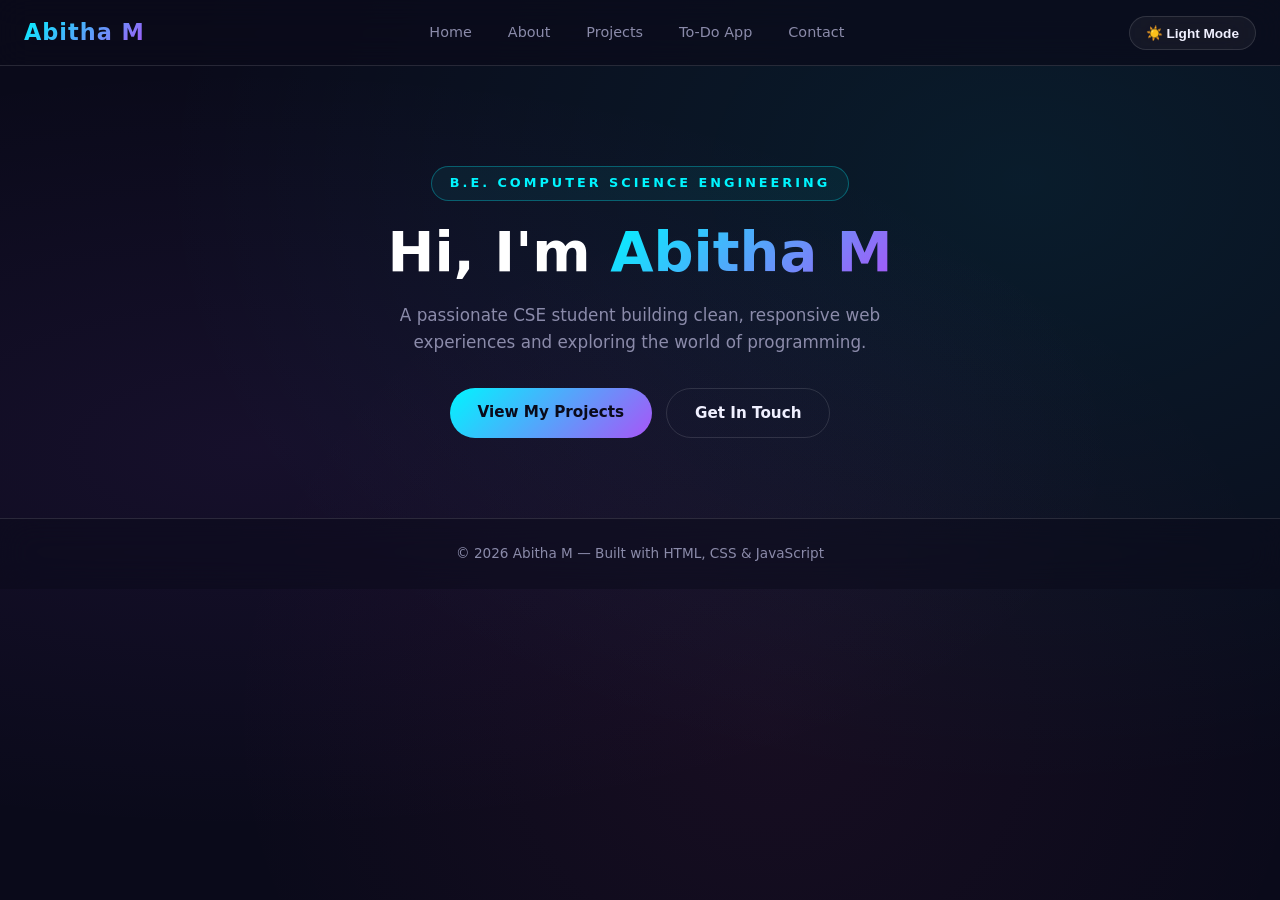
==== index.html @ 38941109 "Add files via upload" ====
<!DOCTYPE html>
<html lang="en">
<head>
    <meta charset="UTF-8">
    <meta name="description" content="Personal Portfolio - Abitha M">
    <meta name="viewport" content="width=device-width, initial-scale=1.0">
    <title>Abitha M | Portfolio</title>
    <link rel="stylesheet" href="style.css">
</head>
<body>

<header>
    <h1>Abitha M</h1>
    <nav aria-label="Main Navigation">
        <a href="index.html">Home</a>
        <a href="about.html">About</a>
        <a href="projects.html">Projects</a>
        <a href="todo.html">To-Do App</a>
        <a href="contact.html">Contact</a>
    </nav>
    <button id="theme-btn" onclick="toggleDarkMode()">☀️ Light Mode</button>
</header>

<main>
    <div class="hero">
        <span class="hero-eyebrow">B.E. Computer Science Engineering</span>
        <h2>Hi, I'm <span>Abitha M</span></h2>
        <p>A passionate CSE student building clean, responsive web experiences and exploring the world of programming.</p>
        <div class="hero-actions">
            <a href="projects.html" class="btn btn-primary">View My Projects</a>
            <a href="contact.html" class="btn btn-outline">Get In Touch</a>
        </div>
    </div>
</main>

<footer>
    <p>© 2026 Abitha M — Built with HTML, CSS & JavaScript</p>
</footer>

<script src="theme.js"></script>
</body>
</html>
---- style.css ----
/* ============================================================
   DESIGN TOKENS — Dark Glassmorphism Theme
   Palette: deep space bg, cyan/purple accent, frosted cards
   ============================================================ */
:root {
    --bg-1: #0a0a1a;
    --bg-2: #0d0d2b;
    --glass-bg: rgba(255, 255, 255, 0.05);
    --glass-border: rgba(255, 255, 255, 0.12);
    --glass-hover: rgba(255, 255, 255, 0.09);
    --blur: blur(16px);

    --accent-cyan: #00f5ff;
    --accent-purple: #a855f7;
    --accent-pink: #ec4899;
    --gradient: linear-gradient(135deg, #00f5ff, #a855f7);
    --gradient-soft: linear-gradient(135deg, rgba(0,245,255,0.15), rgba(168,85,247,0.15));

    --text-primary: #f0f0ff;
    --text-muted: #8b8baa;
    --text-bright: #ffffff;

    --tag-bg: rgba(0, 245, 255, 0.1);
    --tag-text: #00f5ff;
    --border-color: rgba(255,255,255,0.1);

    --radius-card: 20px;
    --radius-btn: 50px;
    --shadow-card: 0 8px 32px rgba(0, 0, 0, 0.4);
    --shadow-glow: 0 0 24px rgba(0, 245, 255, 0.15);
}

/* Light mode overrides */
body.light-mode {
    --bg-1: #f0f4ff;
    --bg-2: #e8eeff;
    --glass-bg: rgba(255, 255, 255, 0.6);
    --glass-border: rgba(100, 100, 200, 0.2);
    --glass-hover: rgba(255, 255, 255, 0.8);
    --text-primary: #1a1a2e;
    --text-muted: #555577;
    --text-bright: #0a0a1a;
    --tag-bg: rgba(0, 180, 220, 0.12);
    --shadow-card: 0 8px 32px rgba(100, 100, 200, 0.15);
    --shadow-glow: 0 0 24px rgba(0, 180, 220, 0.1);
}

/* ---- RESET ---- */
*, *::before, *::after { box-sizing: border-box; margin: 0; padding: 0; }

body {
    font-family: 'Segoe UI', system-ui, -apple-system, sans-serif;
    background: var(--bg-1);
    color: var(--text-primary);
    min-height: 100vh;
    line-height: 1.6;
    transition: background 0.4s, color 0.4s;
    /* Animated background mesh */
    background-image:
        radial-gradient(ellipse at 20% 50%, rgba(168,85,247,0.08) 0%, transparent 60%),
        radial-gradient(ellipse at 80% 20%, rgba(0,245,255,0.08) 0%, transparent 60%),
        radial-gradient(ellipse at 60% 80%, rgba(236,72,153,0.06) 0%, transparent 50%);
    background-attachment: fixed;
}

img { max-width: 100%; display: block; }

/* ============================================================
   HEADER — Glassmorphism sticky bar
   ============================================================ */
header {
    position: sticky;
    top: 0;
    z-index: 100;
    background: rgba(10, 10, 26, 0.7);
    backdrop-filter: var(--blur);
    -webkit-backdrop-filter: var(--blur);
    border-bottom: 1px solid var(--glass-border);
    padding: 14px 24px;

    display: flex;
    align-items: center;
    justify-content: space-between;
    flex-wrap: wrap;
    gap: 12px;
}

body.light-mode header {
    background: rgba(240, 244, 255, 0.75);
}

header h1 {
    font-size: 1.4rem;
    font-weight: 800;
    background: var(--gradient);
    -webkit-background-clip: text;
    -webkit-text-fill-color: transparent;
    background-clip: text;
    letter-spacing: 1px;
}

nav {
    display: flex;
    align-items: center;
    flex-wrap: wrap;
    gap: 6px;
}

nav a {
    color: var(--text-muted);
    text-decoration: none;
    font-size: 0.9rem;
    font-weight: 500;
    padding: 6px 14px;
    border-radius: var(--radius-btn);
    border: 1px solid transparent;
    transition: all 0.25s;
}

nav a:hover {
    color: var(--accent-cyan);
    border-color: rgba(0, 245, 255, 0.3);
    background: rgba(0, 245, 255, 0.06);
}

/* Theme toggle button */
#theme-btn {
    background: var(--glass-bg);
    color: var(--text-primary);
    border: 1px solid var(--glass-border);
    padding: 8px 16px;
    border-radius: var(--radius-btn);
    cursor: pointer;
    font-size: 0.85rem;
    font-weight: 600;
    backdrop-filter: var(--blur);
    transition: all 0.25s;
    white-space: nowrap;
}

#theme-btn:hover {
    border-color: var(--accent-cyan);
    color: var(--accent-cyan);
    box-shadow: var(--shadow-glow);
}

/* ============================================================
   MAIN LAYOUT
   ============================================================ */
main {
    max-width: 1060px;
    margin: 0 auto;
    padding: 40px 20px;
}

/* ============================================================
   GLASS CARD — reusable
   ============================================================ */
.glass-card {
    background: var(--glass-bg);
    border: 1px solid var(--glass-border);
    border-radius: var(--radius-card);
    backdrop-filter: var(--blur);
    -webkit-backdrop-filter: var(--blur);
    box-shadow: var(--shadow-card);
    padding: 32px;
    transition: border-color 0.3s, box-shadow 0.3s;
}

.glass-card:hover {
    border-color: rgba(0, 245, 255, 0.25);
    box-shadow: var(--shadow-card), var(--shadow-glow);
}

/* ============================================================
   HERO SECTION
   ============================================================ */
.hero {
    text-align: center;
    padding: 60px 20px 40px;
}

.hero-eyebrow {
    display: inline-block;
    font-size: 0.8rem;
    font-weight: 700;
    letter-spacing: 3px;
    text-transform: uppercase;
    color: var(--accent-cyan);
    margin-bottom: 20px;
    padding: 6px 18px;
    border: 1px solid rgba(0, 245, 255, 0.3);
    border-radius: var(--radius-btn);
    background: rgba(0, 245, 255, 0.06);
}

.hero h2 {
    font-size: clamp(2rem, 6vw, 3.5rem);
    font-weight: 900;
    line-height: 1.1;
    color: var(--text-bright);
    margin-bottom: 20px;
}

.hero h2 span {
    background: var(--gradient);
    -webkit-background-clip: text;
    -webkit-text-fill-color: transparent;
    background-clip: text;
}

.hero p {
    font-size: 1.05rem;
    color: var(--text-muted);
    max-width: 520px;
    margin: 0 auto 32px;
}

.hero-actions {
    display: flex;
    justify-content: center;
    gap: 14px;
    flex-wrap: wrap;
}

/* ============================================================
   BUTTONS
   ============================================================ */
.btn {
    display: inline-block;
    padding: 12px 28px;
    border-radius: var(--radius-btn);
    font-weight: 700;
    font-size: 0.95rem;
    text-decoration: none;
    border: none;
    cursor: pointer;
    transition: all 0.25s;
}

.btn-primary {
    background: var(--gradient);
    color: #0a0a1a;
}

.btn-primary:hover {
    transform: translateY(-2px);
    box-shadow: 0 8px 24px rgba(0, 245, 255, 0.35);
}

.btn-outline {
    background: transparent;
    color: var(--text-primary);
    border: 1px solid var(--glass-border);
}

.btn-outline:hover {
    border-color: var(--accent-cyan);
    color: var(--accent-cyan);
    transform: translateY(-2px);
}

/* ============================================================
   SECTION TITLES
   ============================================================ */
.section-eyebrow {
    font-size: 0.75rem;
    font-weight: 700;
    letter-spacing: 3px;
    text-transform: uppercase;
    color: var(--accent-purple);
    display: block;
    margin-bottom: 8px;
}

.section-title {
    font-size: clamp(1.5rem, 4vw, 2rem);
    font-weight: 800;
    color: var(--text-bright);
    margin-bottom: 28px;
}

/* ============================================================
   PROJECTS GRID — CSS Grid
   ============================================================ */
.projects-grid {
    display: grid;
    grid-template-columns: 1fr;
    gap: 20px;
}

.project-card {
    background: var(--glass-bg);
    border: 1px solid var(--glass-border);
    border-radius: var(--radius-card);
    backdrop-filter: var(--blur);
    -webkit-backdrop-filter: var(--blur);
    padding: 24px;
    display: flex;
    flex-direction: column;
    gap: 12px;
    transition: all 0.3s;
    cursor: default;
}

.project-card:hover {
    border-color: rgba(168, 85, 247, 0.4);
    box-shadow: var(--shadow-card), 0 0 24px rgba(168, 85, 247, 0.15);
    transform: translateY(-4px);
}

.project-card h3 {
    font-size: 1.1rem;
    font-weight: 700;
    color: var(--text-bright);
}

.project-card p {
    color: var(--text-muted);
    font-size: 0.92rem;
    flex: 1;
}

/* Tags */
.tags {
    display: flex;
    flex-wrap: wrap;
    gap: 8px;
}

.tag {
    font-size: 0.72rem;
    font-weight: 700;
    letter-spacing: 0.5px;
    background: var(--tag-bg);
    color: var(--tag-text);
    border: 1px solid rgba(0, 245, 255, 0.2);
    padding: 4px 12px;
    border-radius: var(--radius-btn);
}

/* ============================================================
   ABOUT SECTION
   ============================================================ */
.about-wrap {
    display: flex;
    flex-direction: column;
    gap: 24px;
    align-items: flex-start;
}

.about-avatar {
    width: 90px;
    height: 90px;
    border-radius: 50%;
    background: var(--gradient);
    display: flex;
    align-items: center;
    justify-content: center;
    font-size: 2rem;
    font-weight: 900;
    color: #0a0a1a;
    flex-shrink: 0;
    box-shadow: 0 0 32px rgba(0, 245, 255, 0.3);
}

.skills-list {
    display: flex;
    flex-wrap: wrap;
    gap: 10px;
    margin-top: 16px;
    list-style: none;
}

.skills-list li {
    background: var(--glass-bg);
    border: 1px solid var(--glass-border);
    color: var(--text-primary);
    padding: 6px 16px;
    border-radius: var(--radius-btn);
    font-size: 0.85rem;
    font-weight: 500;
    backdrop-filter: var(--blur);
}

/* ============================================================
   CONTACT FORM
   ============================================================ */
form {
    display: flex;
    flex-direction: column;
    gap: 16px;
}

label {
    font-size: 0.85rem;
    font-weight: 600;
    color: var(--text-muted);
    margin-bottom: -8px;
    display: block;
}

input, textarea {
    width: 100%;
    padding: 13px 16px;
    border-radius: 12px;
    border: 1px solid var(--glass-border);
    background: var(--glass-bg);
    color: var(--text-primary);
    font-family: inherit;
    font-size: 0.95rem;
    backdrop-filter: var(--blur);
    transition: border-color 0.25s, box-shadow 0.25s;
    outline: none;
}

input:focus, textarea:focus {
    border-color: var(--accent-cyan);
    box-shadow: 0 0 0 3px rgba(0, 245, 255, 0.1);
}

textarea { resize: vertical; min-height: 110px; }

form button[type="submit"] {
    background: var(--gradient);
    color: #0a0a1a;
    border: none;
    padding: 13px;
    border-radius: var(--radius-btn);
    font-size: 1rem;
    font-weight: 700;
    cursor: pointer;
    transition: all 0.25s;
}

form button[type="submit"]:hover {
    transform: translateY(-2px);
    box-shadow: 0 8px 24px rgba(0, 245, 255, 0.35);
}

/* ============================================================
   TO-DO APP STYLES
   ============================================================ */
#todo-form label {
    color: var(--text-muted);
}

.input-row {
    display: flex;
    gap: 10px;
}

.input-row input { flex: 1; }

.input-row button {
    flex-shrink: 0;
    background: var(--gradient);
    color: #0a0a1a;
    border: none;
    padding: 13px 22px;
    border-radius: 12px;
    font-weight: 700;
    cursor: pointer;
    transition: all 0.25s;
}

.input-row button:hover {
    transform: translateY(-2px);
    box-shadow: 0 6px 20px rgba(0, 245, 255, 0.3);
}

.filters {
    display: flex;
    flex-wrap: wrap;
    gap: 10px;
    margin: 20px 0;
}

.filter-btn {
    background: var(--glass-bg);
    color: var(--text-muted);
    border: 1px solid var(--glass-border);
    padding: 8px 20px;
    border-radius: var(--radius-btn);
    cursor: pointer;
    font-size: 0.85rem;
    font-weight: 600;
    backdrop-filter: var(--blur);
    transition: all 0.25s;
}

.filter-btn:hover { color: var(--accent-cyan); border-color: rgba(0,245,255,0.3); }

.filter-btn.active {
    background: var(--gradient);
    color: #0a0a1a;
    border-color: transparent;
}

.todo-list {
    list-style: none;
    display: flex;
    flex-direction: column;
    gap: 10px;
}

.todo-item {
    display: flex;
    align-items: center;
    gap: 12px;
    background: var(--glass-bg);
    border: 1px solid var(--glass-border);
    border-radius: 14px;
    padding: 14px 16px;
    backdrop-filter: var(--blur);
    transition: all 0.25s;
}

.todo-item:hover { border-color: rgba(168,85,247,0.3); }

.todo-item.completed .todo-text {
    text-decoration: line-through;
    color: var(--text-muted);
}

.todo-checkbox {
    width: 20px;
    height: 20px;
    flex-shrink: 0;
    cursor: pointer;
    accent-color: var(--accent-cyan);
}

.todo-text { flex: 1; color: var(--text-primary); word-break: break-word; }

.todo-edit-input {
    flex: 1;
    padding: 8px 12px;
    border-radius: 8px;
    border: 1px solid var(--accent-cyan);
    background: rgba(0,245,255,0.05);
    color: var(--text-primary);
    font-family: inherit;
    font-size: 0.95rem;
    outline: none;
}

.todo-actions { display: flex; gap: 8px; flex-shrink: 0; }

.todo-actions button {
    padding: 6px 14px;
    font-size: 0.8rem;
    font-weight: 700;
    border: none;
    border-radius: 8px;
    cursor: pointer;
    transition: all 0.2s;
}

.edit-btn { background: rgba(168,85,247,0.2); color: #a855f7; border: 1px solid rgba(168,85,247,0.3); }
.edit-btn:hover { background: rgba(168,85,247,0.35); }
.delete-btn { background: rgba(236,72,153,0.2); color: #ec4899; border: 1px solid rgba(236,72,153,0.3); }
.delete-btn:hover { background: rgba(236,72,153,0.35); }
.save-btn { background: rgba(0,245,255,0.15); color: var(--accent-cyan); border: 1px solid rgba(0,245,255,0.3); }
.save-btn:hover { background: rgba(0,245,255,0.3); }

.empty-message { text-align: center; color: var(--text-muted); padding: 24px; }

.todo-footer {
    display: flex;
    justify-content: space-between;
    align-items: center;
    flex-wrap: wrap;
    gap: 10px;
    margin-top: 20px;
    padding-top: 16px;
    border-top: 1px solid var(--glass-border);
}

#items-left { color: var(--text-muted); font-size: 0.85rem; }

#clear-completed {
    background: transparent;
    color: var(--accent-pink);
    border: 1px solid rgba(236,72,153,0.3);
    padding: 7px 16px;
    border-radius: 8px;
    cursor: pointer;
    font-size: 0.85rem;
    font-weight: 600;
    transition: all 0.2s;
}

#clear-completed:hover { background: rgba(236,72,153,0.1); }

/* ============================================================
   FOOTER
   ============================================================ */
footer {
    text-align: center;
    padding: 24px;
    color: var(--text-muted);
    font-size: 0.85rem;
    border-top: 1px solid var(--glass-border);
    background: rgba(10,10,26,0.5);
    backdrop-filter: var(--blur);
}

body.light-mode footer { background: rgba(240,244,255,0.6); }

/* ============================================================
   MOBILE-FIRST MEDIA QUERIES
   ============================================================ */
@media (min-width: 600px) {
    header { flex-wrap: nowrap; }
    .about-wrap { flex-direction: row; align-items: center; }
    .projects-grid { grid-template-columns: repeat(2, 1fr); }
}

@media (min-width: 900px) {
    .projects-grid { grid-template-columns: repeat(3, 1fr); }
    form { max-width: 520px; }
}
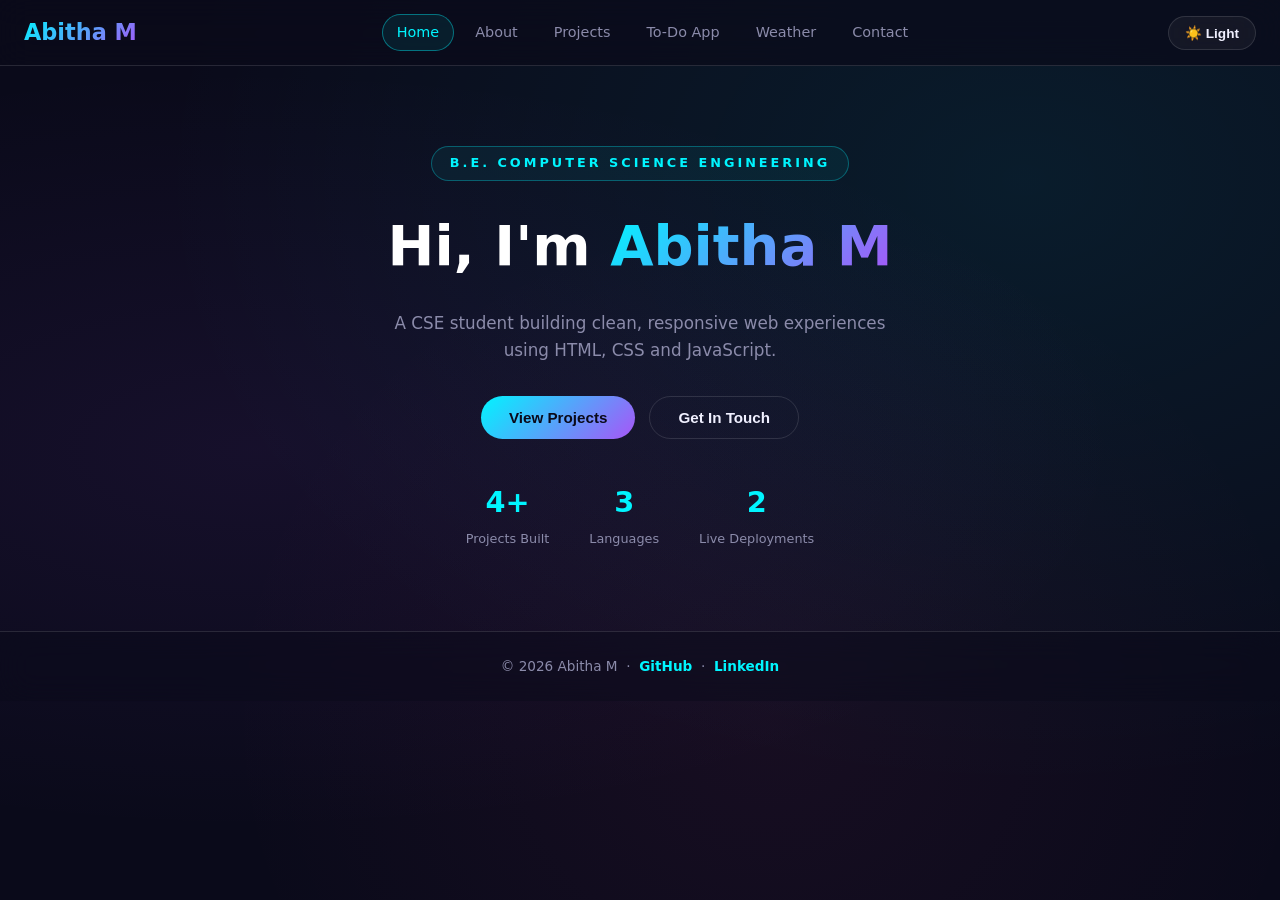
==== commit 6602fde2: "Add files via upload" ====
--- a/index.html
+++ b/index.html
@@ -2,41 +2,218 @@
 <html lang="en">
 <head>
     <meta charset="UTF-8">
-    <meta name="description" content="Personal Portfolio - Abitha M">
     <meta name="viewport" content="width=device-width, initial-scale=1.0">
-    <title>Abitha M | Portfolio</title>
-    <link rel="stylesheet" href="style.css">
+    <meta name="description" content="Abitha M — Web Developer Portfolio. B.E. CSE Student building responsive web apps.">
+    <meta name="keywords" content="Abitha M, Portfolio, Web Developer, CSE, HTML, CSS, JavaScript">
+
+    <!-- Open Graph for LinkedIn/social sharing -->
+    <meta property="og:title" content="Abitha M — Web Developer Portfolio">
+    <meta property="og:description" content="B.E. CSE Student building responsive web experiences.">
+    <meta property="og:url" content="https://abithamuniyan.github.io/portfolio/">
+    <meta property="og:type" content="website">
+
+    <title>Abitha M | Web Developer</title>
+    <link rel="stylesheet" href="app.css">
 </head>
 <body>
 
+<!-- ===== HEADER ===== -->
 <header>
-    <h1>Abitha M</h1>
-    <nav aria-label="Main Navigation">
-        <a href="index.html">Home</a>
-        <a href="about.html">About</a>
-        <a href="projects.html">Projects</a>
-        <a href="todo.html">To-Do App</a>
-        <a href="contact.html">Contact</a>
+    <div class="logo">Abitha M</div>
+    <nav id="main-nav" aria-label="Main Navigation">
+        <a href="#home" class="nav-link active" data-route="home">Home</a>
+        <a href="#about" class="nav-link" data-route="about">About</a>
+        <a href="#projects" class="nav-link" data-route="projects">Projects</a>
+        <a href="#todo" class="nav-link" data-route="todo">To-Do App</a>
+        <a href="#weather" class="nav-link" data-route="weather">Weather</a>
+        <a href="#contact" class="nav-link" data-route="contact">Contact</a>
     </nav>
-    <button id="theme-btn" onclick="toggleDarkMode()">☀️ Light Mode</button>
+    <button id="theme-btn" onclick="toggleTheme()">☀️ Light</button>
+    <button class="hamburger" id="hamburger" aria-label="Toggle menu">☰</button>
 </header>
 
-<main>
-    <div class="hero">
-        <span class="hero-eyebrow">B.E. Computer Science Engineering</span>
-        <h2>Hi, I'm <span>Abitha M</span></h2>
-        <p>A passionate CSE student building clean, responsive web experiences and exploring the world of programming.</p>
-        <div class="hero-actions">
-            <a href="projects.html" class="btn btn-primary">View My Projects</a>
-            <a href="contact.html" class="btn btn-outline">Get In Touch</a>
-        </div>
-    </div>
+<!-- ===== PAGES (client-side routing via hash + JS) ===== -->
+<main id="app">
+
+    <!-- HOME -->
+    <section class="page active" id="page-home" data-route="home">
+        <div class="hero">
+            <span class="hero-eyebrow">B.E. Computer Science Engineering</span>
+            <h1>Hi, I'm <span class="grad-text">Abitha M</span></h1>
+            <p>A CSE student building clean, responsive web experiences using HTML, CSS and JavaScript.</p>
+            <div class="hero-actions">
+                <button class="btn btn-primary" onclick="navigate('projects')">View Projects</button>
+                <button class="btn btn-outline" onclick="navigate('contact')">Get In Touch</button>
+            </div>
+            <div class="hero-stats">
+                <div class="stat"><span>4+</span><small>Projects Built</small></div>
+                <div class="stat"><span>3</span><small>Languages</small></div>
+                <div class="stat"><span>2</span><small>Live Deployments</small></div>
+            </div>
+        </div>
+    </section>
+
+    <!-- ABOUT -->
+    <section class="page" id="page-about" data-route="about">
+        <div class="glass-card">
+            <span class="eyebrow">Get to know me</span>
+            <h2 class="section-title">About Me</h2>
+            <div class="about-wrap">
+                <div class="avatar">AM</div>
+                <div class="about-content">
+                    <p>I am currently pursuing B.E. Computer Science Engineering. I know Python, basic C programming, and data structures. I am eager to learn new technologies and build real-world projects.</p>
+                    <ul class="skills-list">
+                        <li>HTML5</li><li>CSS3</li><li>JavaScript</li>
+                        <li>Python</li><li>C Programming</li><li>Data Structures</li>
+                        <li>CSS Grid</li><li>Flexbox</li><li>REST APIs</li>
+                    </ul>
+                </div>
+            </div>
+        </div>
+    </section>
+
+    <!-- PROJECTS -->
+    <section class="page" id="page-projects" data-route="projects">
+        <div class="glass-card">
+            <span class="eyebrow">What I've built</span>
+            <h2 class="section-title">Projects</h2>
+            <div class="projects-grid">
+                <div class="project-card">
+                    <div class="project-header">
+                        <span class="project-num">01</span>
+                        <div class="tags"><span class="tag">HTML</span><span class="tag">CSS</span><span class="tag">JS</span></div>
+                    </div>
+                    <h3>Portfolio Website</h3>
+                    <p>This single-page application — built with modular HTML, CSS Grid/Flexbox, glassmorphism design, dark/light mode and client-side routing.</p>
+                    <button class="btn-link" onclick="navigate('home')">View Home →</button>
+                </div>
+                <div class="project-card">
+                    <div class="project-header">
+                        <span class="project-num">02</span>
+                        <div class="tags"><span class="tag">JavaScript</span><span class="tag">localStorage</span></div>
+                    </div>
+                    <h3>To-Do List App</h3>
+                    <p>Interactive task manager with full CRUD, localStorage persistence and All/Active/Completed filtering.</p>
+                    <button class="btn-link" onclick="navigate('todo')">Try App →</button>
+                </div>
+                <div class="project-card">
+                    <div class="project-header">
+                        <span class="project-num">03</span>
+                        <div class="tags"><span class="tag">Async JS</span><span class="tag">REST API</span></div>
+                    </div>
+                    <h3>Weather Dashboard</h3>
+                    <p>Real-time weather app using Fetch API and async/await with comprehensive error handling.</p>
+                    <button class="btn-link" onclick="navigate('weather')">Try App →</button>
+                </div>
+                <div class="project-card">
+                    <div class="project-header">
+                        <span class="project-num">04</span>
+                        <div class="tags"><span class="tag">Python</span><span class="tag">DSA</span></div>
+                    </div>
+                    <h3>Python & DSA Practice</h3>
+                    <p>Collection of Python programs and data structure implementations from CSE coursework.</p>
+                    <button class="btn-link" onclick="window.open('https://github.com/AbithaMuniyan','_blank')">GitHub →</button>
+                </div>
+            </div>
+        </div>
+    </section>
+
+    <!-- TO-DO -->
+    <section class="page" id="page-todo" data-route="todo">
+        <div class="glass-card">
+            <span class="eyebrow">Stay organised</span>
+            <h2 class="section-title">To-Do List</h2>
+            <p class="page-desc">Add tasks, mark them complete, and filter by status. Tasks are saved automatically.</p>
+            <form id="todo-form">
+                <label for="task-input">New Task</label>
+                <div class="input-row">
+                    <input type="text" id="task-input" placeholder="What do you need to do?" autocomplete="off">
+                    <button type="submit">Add</button>
+                </div>
+            </form>
+            <div class="filters">
+                <button class="filter-btn active" data-filter="all">All</button>
+                <button class="filter-btn" data-filter="active">Active</button>
+                <button class="filter-btn" data-filter="completed">Completed</button>
+            </div>
+            <ul id="todo-list" class="todo-list"></ul>
+            <div class="todo-footer">
+                <span id="items-left">0 items left</span>
+                <button id="clear-completed">Clear Completed</button>
+            </div>
+        </div>
+    </section>
+
+    <!-- WEATHER -->
+    <section class="page" id="page-weather" data-route="weather">
+        <div class="glass-card">
+            <span class="eyebrow">Live Weather Data</span>
+            <h2 class="section-title">Weather Dashboard</h2>
+            <div class="search-row">
+                <input type="text" id="city-input" placeholder="Enter city name... e.g. Chennai" autocomplete="off">
+                <button id="search-btn">Search</button>
+            </div>
+            <div id="error-box" class="error-box hidden"></div>
+            <div id="loading" class="loading hidden">
+                <div class="spinner"></div>
+                <p>Fetching weather data...</p>
+            </div>
+            <div id="weather-display" class="weather-display hidden">
+                <div class="weather-main">
+                    <div class="weather-left">
+                        <div class="city-name" id="city-name">--</div>
+                        <div class="weather-date" id="weather-date">--</div>
+                        <div class="weather-desc" id="weather-desc">--</div>
+                        <img id="weather-icon" src="" alt="Weather icon" class="weather-icon">
+                    </div>
+                    <div class="weather-right">
+                        <div class="temp-main" id="temp-main">--°C</div>
+                        <div class="temp-feels">Feels like <span id="feels-like">--</span>°C</div>
+                    </div>
+                </div>
+                <div class="stats-grid">
+                    <div class="stat-card"><div class="stat-icon">💧</div><div class="stat-value" id="humidity">--%</div><div class="stat-label">Humidity</div></div>
+                    <div class="stat-card"><div class="stat-icon">🌬️</div><div class="stat-value" id="wind-speed">--</div><div class="stat-label">Wind km/h</div></div>
+                    <div class="stat-card"><div class="stat-icon">👁️</div><div class="stat-value" id="visibility">--</div><div class="stat-label">Visibility km</div></div>
+                    <div class="stat-card"><div class="stat-icon">🌡️</div><div class="stat-value" id="pressure">--</div><div class="stat-label">Pressure hPa</div></div>
+                    <div class="stat-card"><div class="stat-icon">🌅</div><div class="stat-value" id="sunrise">--</div><div class="stat-label">Sunrise</div></div>
+                    <div class="stat-card"><div class="stat-icon">🌇</div><div class="stat-value" id="sunset">--</div><div class="stat-label">Sunset</div></div>
+                </div>
+            </div>
+            <div id="default-msg" class="default-msg">
+                <div style="font-size:3rem">🌤️</div>
+                <p>Search for a city to see live weather</p>
+            </div>
+        </div>
+    </section>
+
+    <!-- CONTACT -->
+    <section class="page" id="page-contact" data-route="contact">
+        <div class="glass-card">
+            <span class="eyebrow">Let's talk</span>
+            <h2 class="section-title">Contact Me</h2>
+            <form action="https://formspree.io/f/xykandzr" method="POST">
+                <label for="name">Name</label>
+                <input type="text" id="name" name="name" placeholder="Your name" required>
+                <label for="email">Email</label>
+                <input type="email" id="email" name="email" placeholder="your@email.com" required>
+                <label for="message">Message</label>
+                <textarea id="message" name="message" placeholder="Say hello or tell me about a project!"></textarea>
+                <button type="submit" class="btn btn-primary" style="border:none;width:100%">Send Message</button>
+            </form>
+        </div>
+    </section>
+
 </main>
 
+<!-- ===== FOOTER ===== -->
 <footer>
-    <p>© 2026 Abitha M — Built with HTML, CSS & JavaScript</p>
+    <p>© 2026 Abitha M &nbsp;·&nbsp;
+        <a href="https://github.com/AbithaMuniyan" target="_blank" rel="noopener">GitHub</a> &nbsp;·&nbsp;
+        <a href="https://www.linkedin.com/in/abitha-m-747b86380/" target="_blank" rel="noopener">LinkedIn</a>
+    </p>
 </footer>
 
-<script src="theme.js"></script>
+<script src="app.js"></script>
 </body>
 </html>
--- a/app.css
+++ b/app.css
@@ -0,0 +1,320 @@
+/* ============================================================
+   DESIGN TOKENS — Dark Glassmorphism Theme
+   ============================================================ */
+:root {
+    --bg-1: #0a0a1a;
+    --glass-bg: rgba(255, 255, 255, 0.05);
+    --glass-border: rgba(255, 255, 255, 0.12);
+    --blur: blur(16px);
+    --accent-cyan: #00f5ff;
+    --accent-purple: #a855f7;
+    --accent-pink: #ec4899;
+    --gradient: linear-gradient(135deg, #00f5ff, #a855f7);
+    --text-primary: #f0f0ff;
+    --text-muted: #8b8baa;
+    --text-bright: #ffffff;
+    --tag-bg: rgba(0, 245, 255, 0.1);
+    --tag-text: #00f5ff;
+    --radius-card: 20px;
+    --radius-btn: 50px;
+    --shadow-card: 0 8px 32px rgba(0, 0, 0, 0.4);
+    --shadow-glow: 0 0 24px rgba(0, 245, 255, 0.15);
+}
+
+body.light-mode {
+    --bg-1: #f0f4ff;
+    --glass-bg: rgba(255, 255, 255, 0.6);
+    --glass-border: rgba(100, 100, 200, 0.2);
+    --text-primary: #1a1a2e;
+    --text-muted: #555577;
+    --text-bright: #0a0a1a;
+    --tag-bg: rgba(0, 180, 220, 0.12);
+    --shadow-card: 0 8px 32px rgba(100, 100, 200, 0.15);
+    --shadow-glow: 0 0 24px rgba(0, 180, 220, 0.1);
+}
+
+*, *::before, *::after { box-sizing: border-box; margin: 0; padding: 0; }
+
+body {
+    font-family: 'Segoe UI', system-ui, -apple-system, sans-serif;
+    background: var(--bg-1);
+    color: var(--text-primary);
+    min-height: 100vh;
+    line-height: 1.6;
+    transition: background 0.4s, color 0.4s;
+    background-image:
+        radial-gradient(ellipse at 20% 50%, rgba(168,85,247,0.08) 0%, transparent 60%),
+        radial-gradient(ellipse at 80% 20%, rgba(0,245,255,0.08) 0%, transparent 60%),
+        radial-gradient(ellipse at 60% 80%, rgba(236,72,153,0.06) 0%, transparent 50%);
+    background-attachment: fixed;
+}
+
+img { max-width: 100%; display: block; }
+
+/* ===== HEADER ===== */
+header {
+    position: sticky; top: 0; z-index: 100;
+    background: rgba(10, 10, 26, 0.7);
+    backdrop-filter: var(--blur); -webkit-backdrop-filter: var(--blur);
+    border-bottom: 1px solid var(--glass-border);
+    padding: 14px 24px;
+    display: flex; align-items: center; justify-content: space-between;
+    flex-wrap: wrap; gap: 12px;
+}
+body.light-mode header { background: rgba(240, 244, 255, 0.75); }
+
+.logo {
+    font-size: 1.4rem; font-weight: 800;
+    background: var(--gradient);
+    -webkit-background-clip: text; -webkit-text-fill-color: transparent;
+    background-clip: text;
+}
+
+nav { display: flex; align-items: center; flex-wrap: wrap; gap: 6px; }
+
+.nav-link {
+    color: var(--text-muted); text-decoration: none;
+    font-size: 0.9rem; font-weight: 500;
+    padding: 6px 14px; border-radius: var(--radius-btn);
+    border: 1px solid transparent; transition: all 0.25s; cursor: pointer;
+}
+.nav-link:hover { color: var(--accent-cyan); border-color: rgba(0,245,255,0.3); background: rgba(0,245,255,0.06); }
+.nav-link.active { color: var(--accent-cyan); border-color: rgba(0,245,255,0.4); background: rgba(0,245,255,0.08); }
+
+#theme-btn {
+    background: var(--glass-bg); color: var(--text-primary);
+    border: 1px solid var(--glass-border); padding: 8px 16px;
+    border-radius: var(--radius-btn); cursor: pointer; font-size: 0.85rem; font-weight: 600;
+    backdrop-filter: var(--blur); transition: all 0.25s; white-space: nowrap;
+}
+#theme-btn:hover { border-color: var(--accent-cyan); color: var(--accent-cyan); box-shadow: var(--shadow-glow); }
+
+.hamburger {
+    display: none; background: none; border: none; color: var(--text-primary);
+    font-size: 1.4rem; cursor: pointer;
+}
+
+/* ===== MAIN / ROUTING ===== */
+main { max-width: 1060px; margin: 0 auto; padding: 40px 20px; }
+
+.page { display: none; animation: fadeIn 0.3s ease; }
+.page.active { display: block; }
+@keyframes fadeIn { from { opacity: 0; transform: translateY(8px); } to { opacity: 1; transform: translateY(0); } }
+
+/* ===== GLASS CARD ===== */
+.glass-card {
+    background: var(--glass-bg); border: 1px solid var(--glass-border);
+    border-radius: var(--radius-card); backdrop-filter: var(--blur); -webkit-backdrop-filter: var(--blur);
+    box-shadow: var(--shadow-card); padding: 32px;
+}
+
+/* ===== HERO ===== */
+.hero { text-align: center; padding: 40px 20px; }
+.hero-eyebrow {
+    display: inline-block; font-size: 0.8rem; font-weight: 700; letter-spacing: 3px;
+    text-transform: uppercase; color: var(--accent-cyan); margin-bottom: 20px;
+    padding: 6px 18px; border: 1px solid rgba(0,245,255,0.3); border-radius: var(--radius-btn);
+    background: rgba(0,245,255,0.06);
+}
+.hero h1 { font-size: clamp(2rem, 6vw, 3.5rem); font-weight: 900; color: var(--text-bright); margin-bottom: 20px; }
+.grad-text {
+    background: var(--gradient); -webkit-background-clip: text; -webkit-text-fill-color: transparent; background-clip: text;
+}
+.hero p { font-size: 1.05rem; color: var(--text-muted); max-width: 520px; margin: 0 auto 32px; }
+.hero-actions { display: flex; justify-content: center; gap: 14px; flex-wrap: wrap; margin-bottom: 40px; }
+
+.hero-stats { display: flex; justify-content: center; gap: 40px; flex-wrap: wrap; }
+.stat { text-align: center; }
+.stat span { display: block; font-size: 1.8rem; font-weight: 900; color: var(--accent-cyan); }
+.stat small { color: var(--text-muted); font-size: 0.8rem; }
+
+/* ===== BUTTONS ===== */
+.btn {
+    display: inline-block; padding: 12px 28px; border-radius: var(--radius-btn);
+    font-weight: 700; font-size: 0.95rem; text-decoration: none; border: none; cursor: pointer; transition: all 0.25s;
+}
+.btn-primary { background: var(--gradient); color: #0a0a1a; }
+.btn-primary:hover { transform: translateY(-2px); box-shadow: 0 8px 24px rgba(0,245,255,0.35); }
+.btn-outline { background: transparent; color: var(--text-primary); border: 1px solid var(--glass-border); }
+.btn-outline:hover { border-color: var(--accent-cyan); color: var(--accent-cyan); transform: translateY(-2px); }
+.btn-link {
+    background: none; border: none; color: var(--accent-cyan); font-weight: 700; cursor: pointer;
+    font-size: 0.9rem; padding: 0; text-align: left;
+}
+
+/* ===== SECTION TITLES ===== */
+.eyebrow {
+    font-size: 0.75rem; font-weight: 700; letter-spacing: 3px; text-transform: uppercase;
+    color: var(--accent-purple); display: block; margin-bottom: 8px;
+}
+.section-title { font-size: clamp(1.5rem, 4vw, 2rem); font-weight: 800; color: var(--text-bright); margin-bottom: 28px; }
+.page-desc { color: var(--text-muted); margin-bottom: 20px; }
+
+/* ===== PROJECTS GRID ===== */
+.projects-grid { display: grid; grid-template-columns: 1fr; gap: 20px; }
+.project-card {
+    background: var(--glass-bg); border: 1px solid var(--glass-border); border-radius: var(--radius-card);
+    backdrop-filter: var(--blur); padding: 24px; display: flex; flex-direction: column; gap: 12px;
+    transition: all 0.3s;
+}
+.project-card:hover { border-color: rgba(168,85,247,0.4); box-shadow: var(--shadow-card), 0 0 24px rgba(168,85,247,0.15); transform: translateY(-4px); }
+.project-header { display: flex; justify-content: space-between; align-items: center; }
+.project-num { font-size: 1.5rem; font-weight: 900; color: var(--glass-border); }
+.project-card h3 { font-size: 1.1rem; font-weight: 700; color: var(--text-bright); }
+.project-card p { color: var(--text-muted); font-size: 0.92rem; flex: 1; }
+
+.tags { display: flex; flex-wrap: wrap; gap: 8px; }
+.tag {
+    font-size: 0.72rem; font-weight: 700; background: var(--tag-bg); color: var(--tag-text);
+    border: 1px solid rgba(0,245,255,0.2); padding: 4px 12px; border-radius: var(--radius-btn);
+}
+
+/* ===== ABOUT ===== */
+.about-wrap { display: flex; flex-direction: column; gap: 24px; align-items: flex-start; }
+.avatar {
+    width: 90px; height: 90px; border-radius: 50%; background: var(--gradient);
+    display: flex; align-items: center; justify-content: center; font-size: 2rem; font-weight: 900;
+    color: #0a0a1a; flex-shrink: 0; box-shadow: 0 0 32px rgba(0,245,255,0.3);
+}
+.skills-list { display: flex; flex-wrap: wrap; gap: 10px; margin-top: 16px; list-style: none; }
+.skills-list li {
+    background: var(--glass-bg); border: 1px solid var(--glass-border); color: var(--text-primary);
+    padding: 6px 16px; border-radius: var(--radius-btn); font-size: 0.85rem; font-weight: 500;
+}
+
+/* ===== FORMS ===== */
+form { display: flex; flex-direction: column; gap: 16px; }
+label { font-size: 0.85rem; font-weight: 600; color: var(--text-muted); margin-bottom: -8px; }
+input, textarea {
+    width: 100%; padding: 13px 16px; border-radius: 12px; border: 1px solid var(--glass-border);
+    background: var(--glass-bg); color: var(--text-primary); font-family: inherit; font-size: 0.95rem;
+    outline: none; transition: border-color 0.25s, box-shadow 0.25s;
+}
+input:focus, textarea:focus { border-color: var(--accent-cyan); box-shadow: 0 0 0 3px rgba(0,245,255,0.1); }
+textarea { resize: vertical; min-height: 110px; }
+
+/* ===== TO-DO APP ===== */
+.input-row { display: flex; gap: 10px; }
+.input-row input { flex: 1; }
+.input-row button {
+    flex-shrink: 0; background: var(--gradient); color: #0a0a1a; border: none; padding: 13px 22px;
+    border-radius: 12px; font-weight: 700; cursor: pointer; transition: all 0.25s;
+}
+.input-row button:hover { transform: translateY(-2px); box-shadow: 0 6px 20px rgba(0,245,255,0.3); }
+
+.filters { display: flex; flex-wrap: wrap; gap: 10px; margin: 20px 0; }
+.filter-btn {
+    background: var(--glass-bg); color: var(--text-muted); border: 1px solid var(--glass-border);
+    padding: 8px 20px; border-radius: var(--radius-btn); cursor: pointer; font-size: 0.85rem; font-weight: 600;
+    transition: all 0.25s;
+}
+.filter-btn:hover { color: var(--accent-cyan); border-color: rgba(0,245,255,0.3); }
+.filter-btn.active { background: var(--gradient); color: #0a0a1a; border-color: transparent; }
+
+.todo-list { list-style: none; display: flex; flex-direction: column; gap: 10px; }
+.todo-item {
+    display: flex; align-items: center; gap: 12px; background: var(--glass-bg);
+    border: 1px solid var(--glass-border); border-radius: 14px; padding: 14px 16px; transition: all 0.25s;
+}
+.todo-item:hover { border-color: rgba(168,85,247,0.3); }
+.todo-item.completed .todo-text { text-decoration: line-through; color: var(--text-muted); }
+.todo-checkbox { width: 20px; height: 20px; flex-shrink: 0; cursor: pointer; accent-color: var(--accent-cyan); }
+.todo-text { flex: 1; color: var(--text-primary); word-break: break-word; }
+.todo-edit-input {
+    flex: 1; padding: 8px 12px; border-radius: 8px; border: 1px solid var(--accent-cyan);
+    background: rgba(0,245,255,0.05); color: var(--text-primary); font-family: inherit; font-size: 0.95rem; outline: none;
+}
+.todo-actions { display: flex; gap: 8px; flex-shrink: 0; }
+.todo-actions button { padding: 6px 14px; font-size: 0.8rem; font-weight: 700; border: none; border-radius: 8px; cursor: pointer; transition: all 0.2s; }
+.edit-btn { background: rgba(168,85,247,0.2); color: #a855f7; border: 1px solid rgba(168,85,247,0.3); }
+.edit-btn:hover { background: rgba(168,85,247,0.35); }
+.delete-btn { background: rgba(236,72,153,0.2); color: #ec4899; border: 1px solid rgba(236,72,153,0.3); }
+.delete-btn:hover { background: rgba(236,72,153,0.35); }
+.save-btn { background: rgba(0,245,255,0.15); color: var(--accent-cyan); border: 1px solid rgba(0,245,255,0.3); }
+.save-btn:hover { background: rgba(0,245,255,0.3); }
+.empty-message { text-align: center; color: var(--text-muted); padding: 24px; }
+.todo-footer {
+    display: flex; justify-content: space-between; align-items: center; flex-wrap: wrap; gap: 10px;
+    margin-top: 20px; padding-top: 16px; border-top: 1px solid var(--glass-border);
+}
+#items-left { color: var(--text-muted); font-size: 0.85rem; }
+#clear-completed {
+    background: transparent; color: var(--accent-pink); border: 1px solid rgba(236,72,153,0.3);
+    padding: 7px 16px; border-radius: 8px; cursor: pointer; font-size: 0.85rem; font-weight: 600; transition: all 0.2s;
+}
+#clear-completed:hover { background: rgba(236,72,153,0.1); }
+
+/* ===== WEATHER ===== */
+.search-row { display: flex; gap: 12px; margin-bottom: 20px; }
+.search-row input { flex: 1; margin-bottom: 0; }
+.search-row button {
+    flex-shrink: 0; background: var(--gradient); color: #0a0a1a; border: none; padding: 13px 24px;
+    border-radius: 12px; font-weight: 700; font-size: 0.95rem; cursor: pointer; transition: all 0.25s; white-space: nowrap;
+}
+.search-row button:hover { transform: translateY(-2px); box-shadow: 0 6px 20px rgba(0,245,255,0.3); }
+.error-box {
+    background: rgba(236,72,153,0.1); border: 1px solid rgba(236,72,153,0.4); border-radius: 12px;
+    padding: 14px 18px; color: #ec4899; font-weight: 600; margin-bottom: 20px;
+}
+.loading { display: flex; flex-direction: column; align-items: center; gap: 16px; padding: 40px; color: var(--text-muted); }
+.spinner { width: 40px; height: 40px; border: 3px solid var(--glass-border); border-top-color: var(--accent-cyan); border-radius: 50%; animation: spin 0.8s linear infinite; }
+@keyframes spin { to { transform: rotate(360deg); } }
+.default-msg { text-align: center; padding: 40px 20px; color: var(--text-muted); }
+
+.weather-main {
+    display: flex; justify-content: space-between; align-items: center; flex-wrap: wrap; gap: 20px;
+    background: var(--glass-bg); border: 1px solid var(--glass-border); border-radius: 18px; padding: 28px; margin-bottom: 20px;
+}
+.weather-left { display: flex; flex-direction: column; gap: 6px; }
+.city-name { font-size: clamp(1.5rem, 4vw, 2.2rem); font-weight: 800; color: var(--text-bright); }
+.weather-date { color: var(--text-muted); font-size: 0.9rem; }
+.weather-desc { color: var(--accent-cyan); font-weight: 600; font-size: 1rem; text-transform: capitalize; }
+.weather-icon { width: 60px; height: 60px; }
+.weather-right { text-align: right; }
+.temp-main {
+    font-size: clamp(2.5rem, 8vw, 4rem); font-weight: 900; background: var(--gradient);
+    -webkit-background-clip: text; -webkit-text-fill-color: transparent; background-clip: text; line-height: 1;
+}
+.temp-feels { color: var(--text-muted); font-size: 0.9rem; margin-top: 6px; }
+
+.stats-grid { display: grid; grid-template-columns: repeat(2, 1fr); gap: 14px; }
+.stat-card {
+    background: var(--glass-bg); border: 1px solid var(--glass-border); border-radius: 14px; padding: 18px;
+    text-align: center; transition: all 0.25s;
+}
+.stat-card:hover { border-color: rgba(168,85,247,0.4); transform: translateY(-2px); }
+.stat-icon { font-size: 1.6rem; margin-bottom: 8px; }
+.stat-value { font-size: 1.2rem; font-weight: 800; color: var(--text-bright); margin-bottom: 4px; }
+.stat-label { font-size: 0.78rem; color: var(--text-muted); font-weight: 600; letter-spacing: 0.5px; text-transform: uppercase; }
+.hidden { display: none !important; }
+
+/* ===== FOOTER ===== */
+footer {
+    text-align: center; padding: 24px; color: var(--text-muted); font-size: 0.85rem;
+    border-top: 1px solid var(--glass-border); background: rgba(10,10,26,0.5); backdrop-filter: var(--blur);
+}
+body.light-mode footer { background: rgba(240,244,255,0.6); }
+footer a { color: var(--accent-cyan); text-decoration: none; font-weight: 600; }
+footer a:hover { text-decoration: underline; }
+
+/* ===== MOBILE-FIRST RESPONSIVE ===== */
+@media (max-width: 700px) {
+    nav { display: none; width: 100%; flex-direction: column; align-items: stretch; }
+    nav.open { display: flex; }
+    .hamburger { display: block; }
+    .nav-link { text-align: center; }
+}
+
+@media (min-width: 500px) { .stats-grid { grid-template-columns: repeat(3, 1fr); } }
+
+@media (min-width: 600px) {
+    .about-wrap { flex-direction: row; align-items: center; }
+    .projects-grid { grid-template-columns: repeat(2, 1fr); }
+}
+
+@media (min-width: 768px) { .stats-grid { grid-template-columns: repeat(6, 1fr); } }
+
+@media (min-width: 900px) {
+    .projects-grid { grid-template-columns: repeat(2, 1fr); }
+    form { max-width: 520px; }
+}
